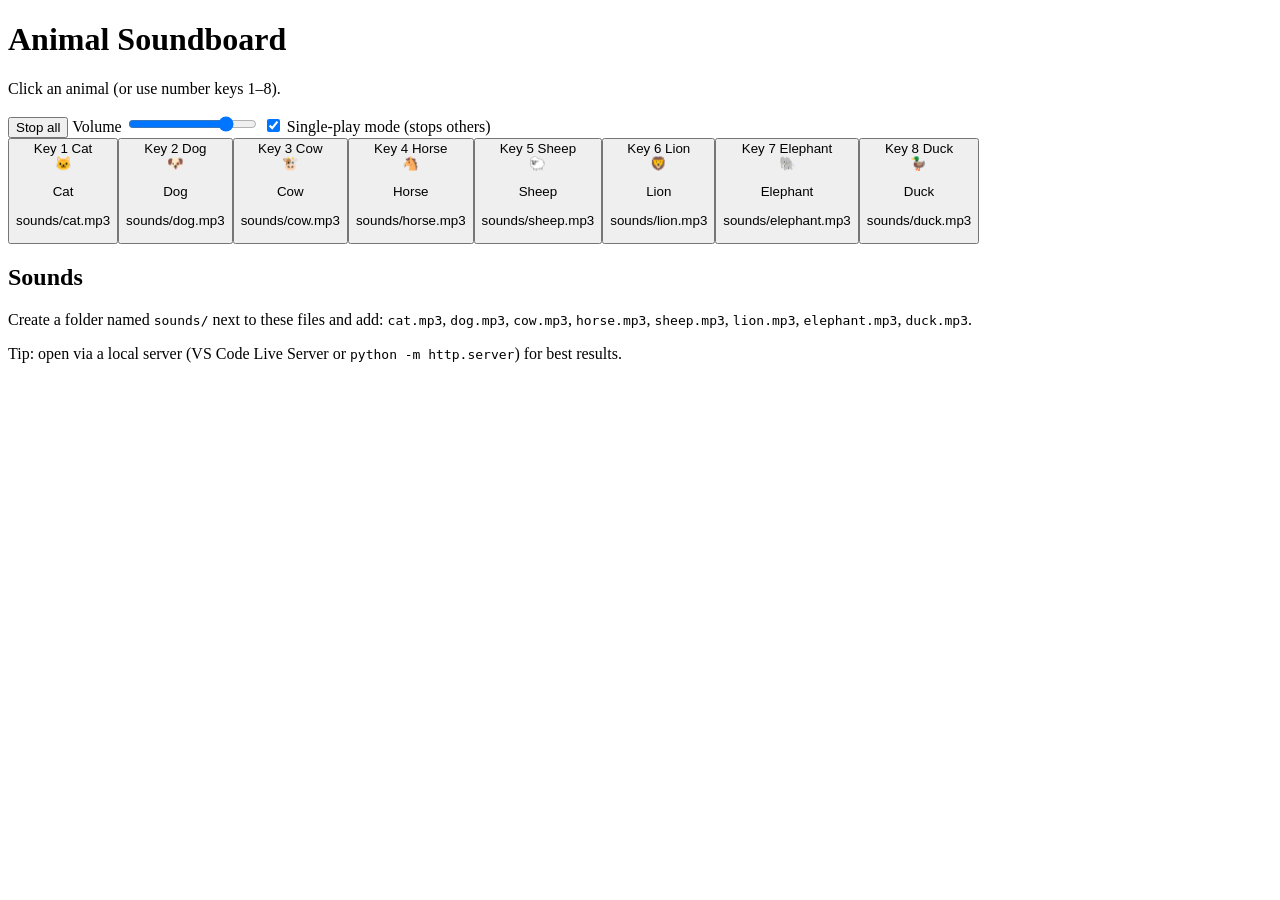
==== index.html @ 989ff520 "Rename index_Version2.html to index.html" ====
<!doctype html>
<html lang="en">
<head>
  <meta charset="utf-8" />
  <meta name="viewport" content="width=device-width, initial-scale=1" />
  <title>Animal Soundboard</title>
  <link rel="stylesheet" href="styles.css" />
</head>
<body>
  <header class="app-header">
    <h1>Animal Soundboard</h1>
    <p>Click an animal (or use number keys 1–8).</p>
  </header>

  <main class="container">
    <section class="controls" aria-label="Soundboard controls">
      <button id="stopAll" class="btn secondary" type="button">Stop all</button>

      <label class="volume">
        <span>Volume</span>
        <input id="volume" type="range" min="0" max="1" step="0.01" value="0.8" />
      </label>

      <label class="toggle">
        <input id="singlePlay" type="checkbox" checked />
        <span>Single-play mode (stops others)</span>
      </label>
    </section>

    <section id="grid" class="grid" aria-label="Animal sound buttons">
      <!-- Buttons injected by JS -->
    </section>

    <section class="hint" aria-label="Setup hint">
      <h2>Sounds</h2>
      <p>
        Create a folder named <code>sounds/</code> next to these files and add:
        <code>cat.mp3</code>, <code>dog.mp3</code>, <code>cow.mp3</code>, <code>horse.mp3</code>,
        <code>sheep.mp3</code>, <code>lion.mp3</code>, <code>elephant.mp3</code>, <code>duck.mp3</code>.
      </p>
      <p>
        Tip: open via a local server (VS Code Live Server or <code>python -m http.server</code>) for best results.
      </p>
    </section>
  </main>

  <script src="app.js"></script>
</body>
</html>
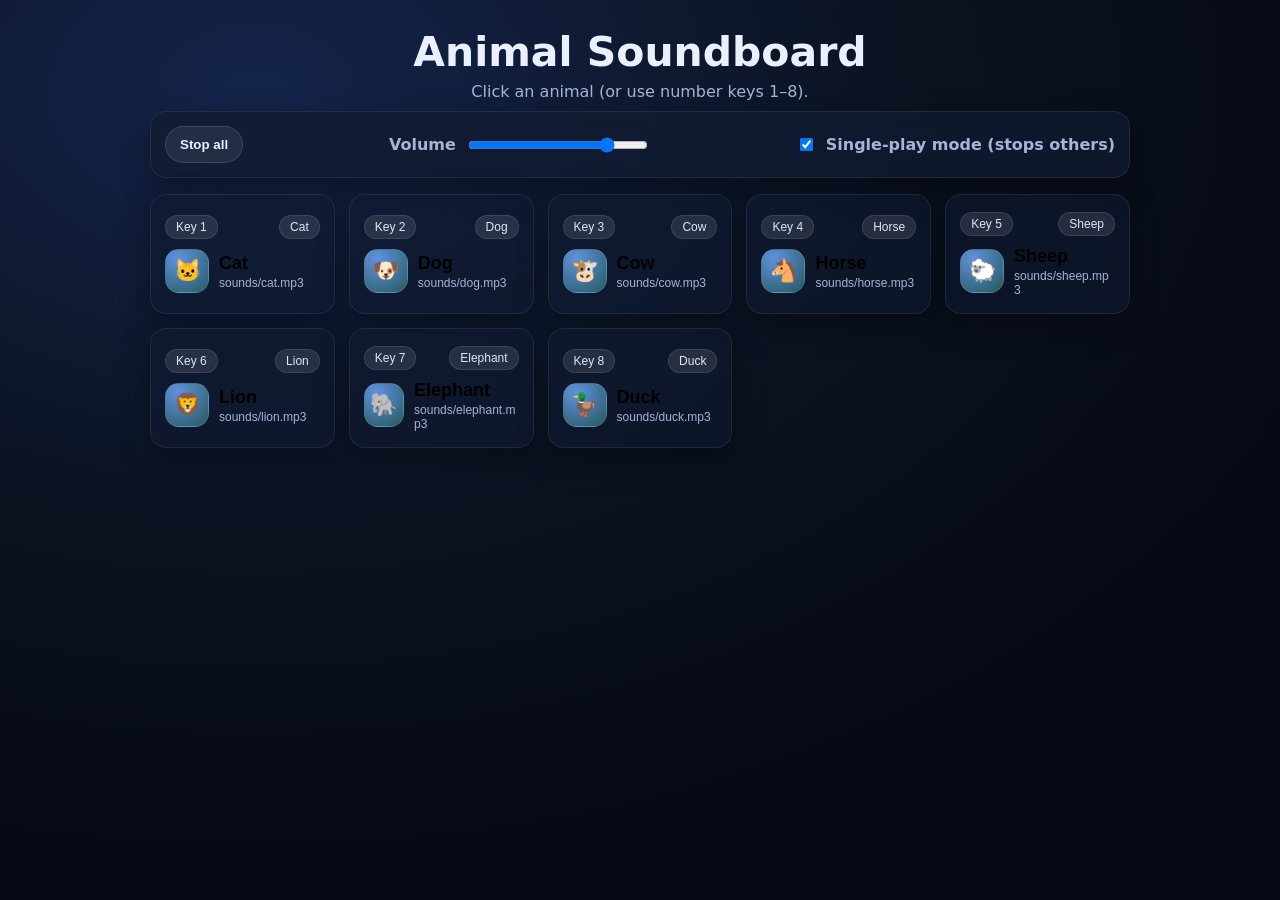
==== commit d31e630f: "Update index.html" ====
--- a/index.html
+++ b/index.html
@@ -31,17 +31,6 @@
       <!-- Buttons injected by JS -->
     </section>
 
-    <section class="hint" aria-label="Setup hint">
-      <h2>Sounds</h2>
-      <p>
-        Create a folder named <code>sounds/</code> next to these files and add:
-        <code>cat.mp3</code>, <code>dog.mp3</code>, <code>cow.mp3</code>, <code>horse.mp3</code>,
-        <code>sheep.mp3</code>, <code>lion.mp3</code>, <code>elephant.mp3</code>, <code>duck.mp3</code>.
-      </p>
-      <p>
-        Tip: open via a local server (VS Code Live Server or <code>python -m http.server</code>) for best results.
-      </p>
-    </section>
   </main>
 
   <script src="app.js"></script>
--- a/styles.css
+++ b/styles.css
@@ -0,0 +1,188 @@
+:root{
+  --bg: #0b1220;
+  --panel: #111b31;
+  --text: #eaf0ff;
+  --muted: #a7b4d6;
+  --accent: #6ea8fe;
+  --accent2: #55d6be;
+  --shadow: 0 12px 30px rgba(0,0,0,.35);
+  --radius: 16px;
+  --gap: 14px;
+  --font: ui-sans-serif, system-ui, -apple-system, Segoe UI, Roboto, Arial;
+}
+
+*{ box-sizing:border-box; }
+html,body{ height:100%; }
+body{
+  margin:0;
+  font-family:var(--font);
+  color:var(--text);
+  background: radial-gradient(1200px 800px at 20% 10%, #14244a 0%, var(--bg) 55%, #050913 100%);
+}
+
+.app-header{
+  padding: 28px 18px 10px;
+  text-align:center;
+}
+.app-header h1{
+  margin:0 0 6px;
+  font-size: clamp(24px, 3.2vw, 42px);
+}
+.app-header p{
+  margin:0;
+  color:var(--muted);
+}
+
+.container{
+  width:min(980px, 92vw);
+  margin: 0 auto 40px;
+}
+
+.controls{
+  display:flex;
+  flex-wrap:wrap;
+  gap: var(--gap);
+  align-items:center;
+  justify-content:space-between;
+  background: rgba(17,27,49,.72);
+  border: 1px solid rgba(255,255,255,.08);
+  backdrop-filter: blur(10px);
+  border-radius: var(--radius);
+  padding: 14px;
+  box-shadow: var(--shadow);
+}
+
+.btn{
+  border: 0;
+  border-radius: 999px;
+  padding: 10px 14px;
+  font-weight: 700;
+  cursor:pointer;
+  color: var(--text);
+  background: linear-gradient(135deg, rgba(110,168,254,.9), rgba(85,214,190,.85));
+  transition: transform .08s ease, filter .15s ease;
+}
+.btn:active{ transform: translateY(1px) scale(.99); }
+.btn.secondary{
+  background: rgba(255,255,255,.08);
+  border: 1px solid rgba(255,255,255,.12);
+}
+.btn.secondary:hover{ filter: brightness(1.15); }
+
+.volume, .toggle{
+  display:flex;
+  gap:10px;
+  align-items:center;
+  color: var(--muted);
+  font-weight: 600;
+}
+.volume input{ width: 180px; }
+
+.grid{
+  margin-top: 16px;
+  display:grid;
+  grid-template-columns: repeat(auto-fit, minmax(170px, 1fr));
+  gap: var(--gap);
+}
+
+.card{
+  position:relative;
+  overflow:hidden;
+  border-radius: var(--radius);
+  border: 1px solid rgba(255,255,255,.08);
+  background: rgba(17,27,49,.58);
+  backdrop-filter: blur(10px);
+  box-shadow: var(--shadow);
+  padding: 14px;
+  cursor:pointer;
+  text-align:left;
+  min-height: 120px;
+  transition: transform .12s ease, border-color .12s ease, background .12s ease;
+}
+.card:hover{
+  transform: translateY(-2px);
+  border-color: rgba(110,168,254,.35);
+  background: rgba(17,27,49,.68);
+}
+.card:focus-visible{
+  outline: 3px solid rgba(110,168,254,.55);
+  outline-offset: 3px;
+}
+
+.card .top{
+  display:flex;
+  align-items:center;
+  justify-content:space-between;
+  gap: 10px;
+}
+.badge{
+  font-size: 12px;
+  color: rgba(234,240,255,.95);
+  background: rgba(255,255,255,.10);
+  border: 1px solid rgba(255,255,255,.10);
+  padding: 4px 10px;
+  border-radius: 999px;
+}
+
+.animal{
+  display:flex;
+  align-items:center;
+  gap: 10px;
+  margin-top: 10px;
+}
+.icon{
+  width: 44px;
+  height: 44px;
+  border-radius: 14px;
+  display:grid;
+  place-items:center;
+  background: radial-gradient(circle at 30% 20%, rgba(110,168,254,.85), rgba(85,214,190,.35));
+  border: 1px solid rgba(255,255,255,.10);
+  font-size: 22px;
+}
+.meta .name{
+  font-weight: 800;
+  font-size: 18px;
+  margin:0;
+}
+.meta .file{
+  margin: 2px 0 0;
+  color:var(--muted);
+  font-size: 12px;
+  word-break: break-all;
+}
+
+.card.playing{
+  border-color: rgba(85,214,190,.5);
+}
+.card.playing::after{
+  content:"";
+  position:absolute;
+  inset:-2px;
+  background: conic-gradient(from 180deg, rgba(85,214,190,.0), rgba(85,214,190,.35), rgba(110,168,254,.0));
+  filter: blur(18px);
+  opacity:.75;
+  pointer-events:none;
+}
+
+.hint{
+  margin-top: 16px;
+  padding: 14px 16px;
+  border-radius: var(--radius);
+  border: 1px solid rgba(255,255,255,.08);
+  background: rgba(0,0,0,.18);
+  color:var(--muted);
+}
+.hint h2{
+  margin: 0 0 8px;
+  color: var(--text);
+  font-size: 14px;
+  letter-spacing: .4px;
+  text-transform: uppercase;
+}
+code{
+  background: rgba(255,255,255,.08);
+  padding: 2px 6px;
+  border-radius: 8px;
+  border: 1px solid rgba(255,255,255,.10);
+}
